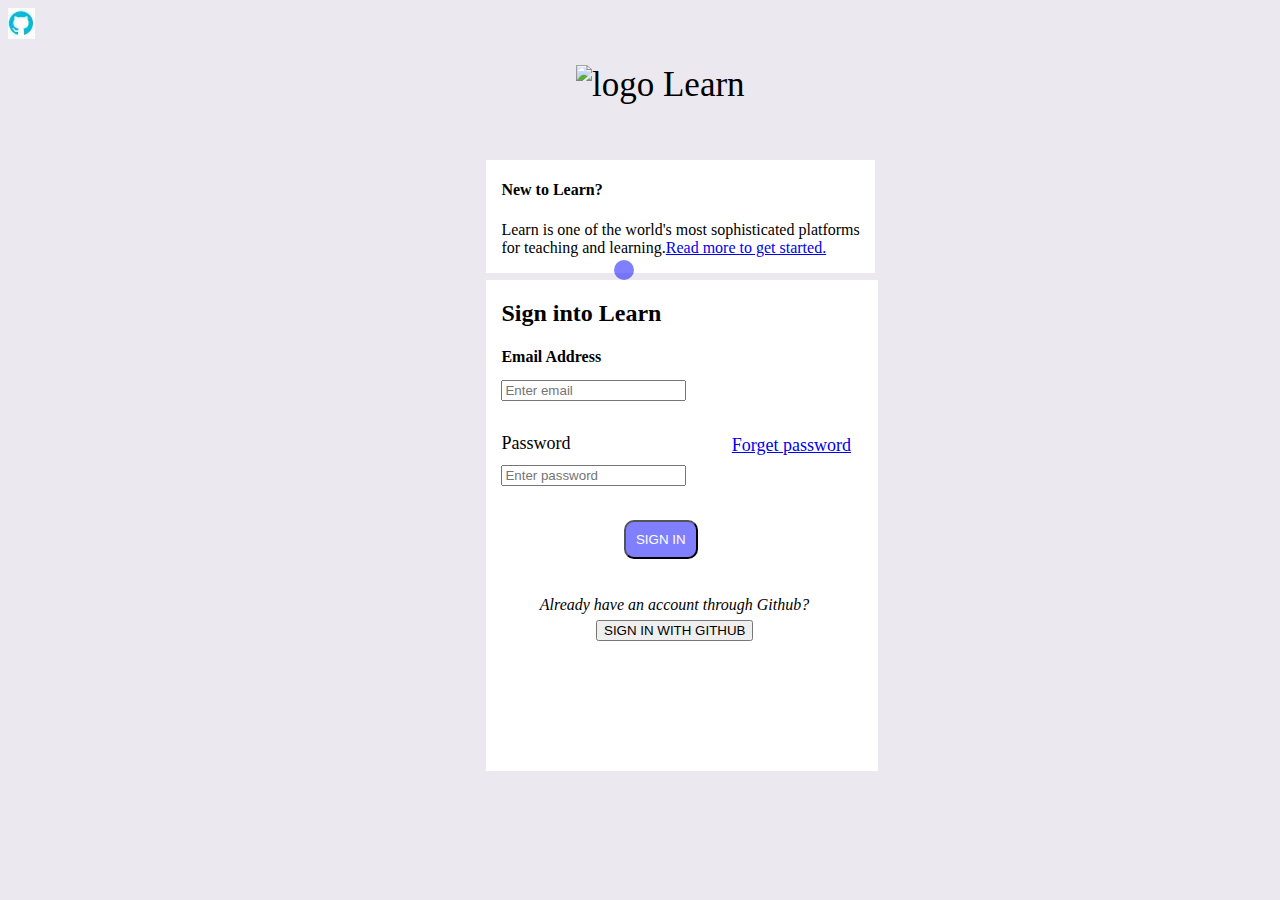
==== my-first-project/index.html @ de16c38f "my page" ====
<!DOCTYPE html>
<html lang="en">
<head>
  <meta charset="UTF-8">
  <meta name="viewport" content="width=device-width, initial-scale=1.0">
  <meta http-equiv="X-UA-Compatible" content="ie=edge">
  <title>Document</title>
  <link rel="stylesheet" href="style.css" media="screen" title="no title" charset="utf-8">
</head>
<body>
<section>
  <div class="head-1">
  <img src="logo/logo.jpg" alt="logo"/>  <span class="head">Learn</span>
  </div>

  <div class="border-1">
<h4>New to Learn?</h4>
<p>
  Learn is one of the world's most sophisticated platforms <br> for teaching and learning.<a href="https://flatironschool.com/campuses/online/?__hstc=112149531.c48c285cdd0c8088e5255fe162ac3f94.1477372703188.1480207028377.1480220490459.117&__hssc=112149531.1.1480220490459&__hsfp=2867910083" target="_blank">Read more to get started.</a></p>
  </div>

<div class="border-2">
  <h2>Sign into Learn</h2>
  <h4>Email Address</h4>
</div>

<div class="input-1">
  <input type="email"  id="User email"name="email" placeholder="Enter email" required>
</div>

<div class="p-1">
<p class="pass">Password</p>
  <a class="forget-password" href="https://learn.co/users/password/reset">Forget password</a>
</div>

<div class="input-2">
  <input type="password" name="password" placeholder="Enter password" required>
</div>

<div class="sign-in">
  <input class="sign-in" type="submit" name="submit" value="SIGN IN">
</div>
<div class="p-2">
<p>Already have an account through Github?</p>
</div>
<div class="sss">
  <img src="logo/g-h-logo.jpg" alt="logo"/>
</div>
<div class="sign-in-2">
  <input type="submit" name="submit" value="SIGN IN WITH GITHUB">
</div>
<div class="footer">
  <footer><img src="" alt="" /></footer>
</div>

</section>
</body>
</html>
---- my-first-project/style.css ----
body{
  background: #ECE8EF;
}
.head-1{
position: absolute;
top: 65px;
left: 45%;
font-family: cursive;
font-size: 35px;
}
.border-1{
  margin-top: 40px;
  padding-top:0px;
  padding-left: 15px;
  padding-right: 15px;
  background: white;
  font-family: inherit;
  position: absolute;
  top: 120px;
  left:38%;
}

.border-2{
  background: white;
  position: absolute;
  top: 280px;
  left:38%;
  padding-right: 217px;
  padding-top: 0;
  padding-left:15px;
  padding-bottom: 30%;
}
 .input-1{
  position: absolute;
  top: 380px;
  left:38%;
  padding: 0 15px 0;
}

.pass{
  position: absolute;
  top: 415px;
  left:38%;
  padding-top: 0;
  padding-left:15px;
  padding-bottom: 30%;
  font-size: 18px;
}

.forget-password{
  position: absolute;
  top: 435px;
  left:56%;
  padding-top: 0;
  padding-left:15px;
  padding-bottom: 30%;
  font-size: 18px;
}

.input-2{
  width:100%;
  padding: 0 15px 0;
  position: absolute;
  top: 465px;
  left:38%;
}

.sign-in{
  background: rgba(0,0,255,0.5);
  position: absolute;
  top: 260px;
  left:48%;
  padding: 10px;
  border-radius: 10px;
color: white;
font-family: sans-serif;
}

.p-2{
  position: absolute;
  top: 580px;
  left:41%;
  padding: 0 15px 0;
  font-style: italic;
  margin-bottom: 0;
}

.sign-in-2{
  font-style: oblique;
  color: red;
  position: absolute;
  top: 600px;
  left:45%;
  padding: 20px;
  margin-top:0;
}
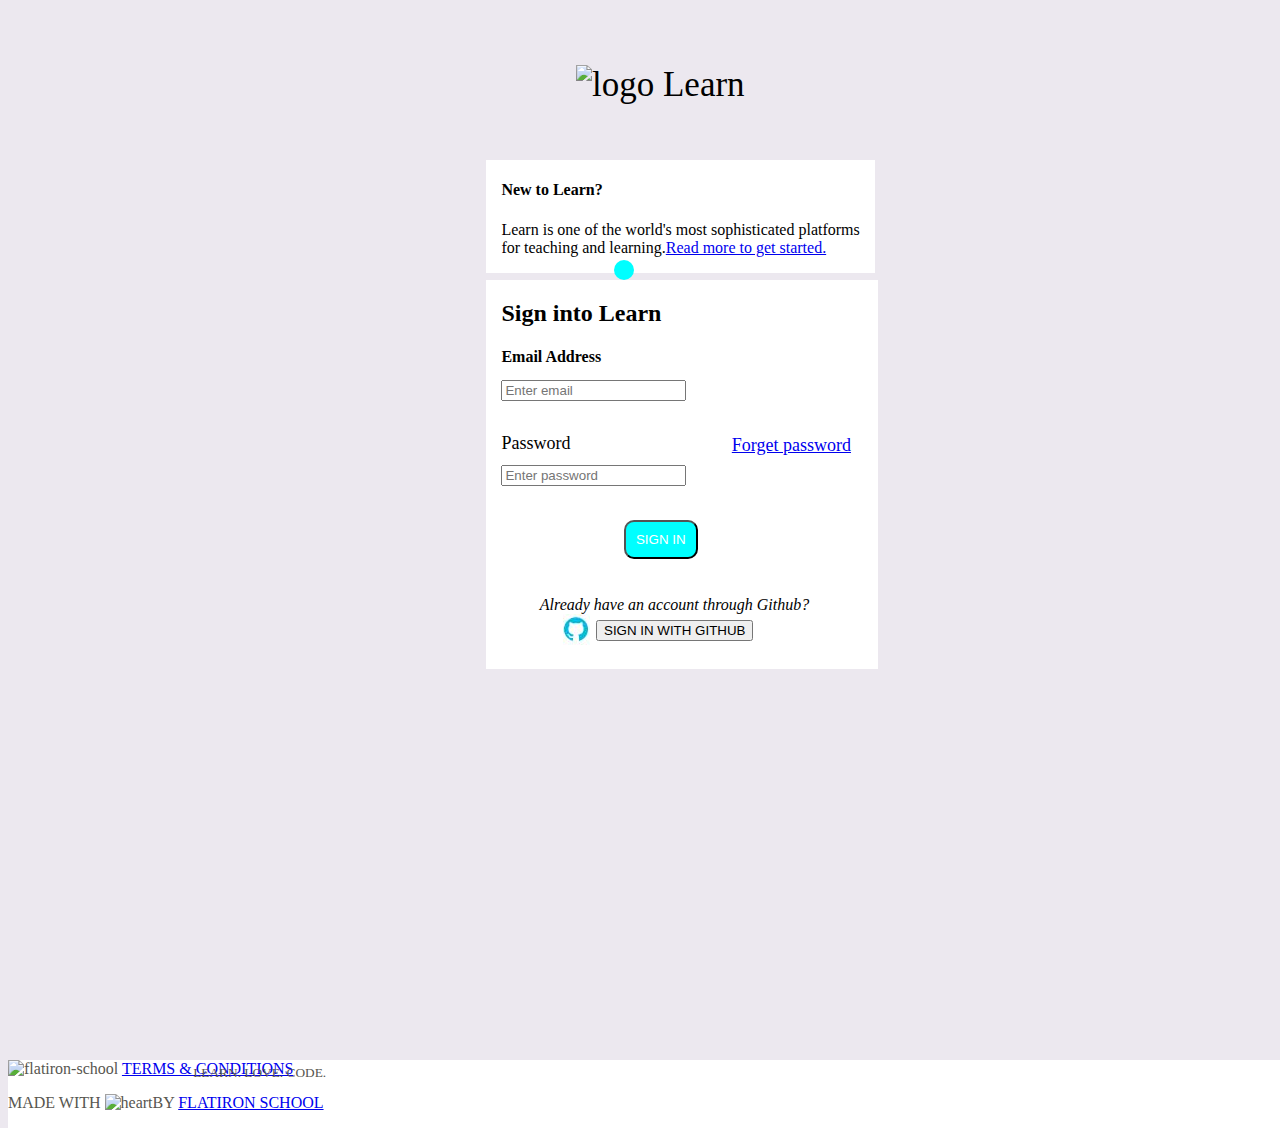
==== commit fce01308: "a page" ====
--- a/my-first-project/index.html
+++ b/my-first-project/index.html
@@ -43,15 +43,18 @@
 <div class="p-2">
 <p>Already have an account through Github?</p>
 </div>
-<div class="sss">
+<div class="img-4">
   <img src="logo/g-h-logo.jpg" alt="logo"/>
 </div>
 <div class="sign-in-2">
   <input type="submit" name="submit" value="SIGN IN WITH GITHUB">
 </div>
 <div class="footer">
-  <footer><img src="" alt="" /></footer>
+  <img src="logo/Capture.jpg" alt="flatiron-school" /><span class="left">LEARN. LOVE. CODE.</span>
+  <a class"center" href="https://learn.co/tos" target="_blank">TERMS & CONDITIONS</a>
+    <p>MADE WITH <img src="logo/dddd.jpg" alt="heart" />BY <a href="https://flatironschool.com/?__hstc=112149531.6b3bd61c55a5a7a5a6cb2de319ba771d.1474786557065.1480012342340.1480015368026.234&__hssc=112149531.2.1480015368026&__hsfp=2433116763" target="_blank"> FLATIRON SCHOOL</a></p>
 </div>
+
 
 </section>
 </body>
--- a/my-first-project/style.css
+++ b/my-first-project/style.css
@@ -28,7 +28,7 @@
   padding-right: 217px;
   padding-top: 0;
   padding-left:15px;
-  padding-bottom: 30%;
+  padding-bottom: 22%;
 }
  .input-1{
   position: absolute;
@@ -66,7 +66,7 @@
 }
 
 .sign-in{
-  background: rgba(0,0,255,0.5);
+  background: aqua;
   position: absolute;
   top: 260px;
   left:48%;
@@ -85,6 +85,7 @@
   margin-bottom: 0;
 }
 
+
 .sign-in-2{
   font-style: oblique;
   color: red;
@@ -94,3 +95,36 @@
   padding: 20px;
   margin-top:0;
 }
+
+.img-4{
+  position: absolute;
+  top: 614px;
+  left:44%;
+}
+
+.footer {
+  position: absolute;
+  top: 90%;
+  width: 100%;
+  margin-top: 250px;
+  background-color: white;
+  color: #57564F;
+}
+.left {
+  float: left;
+  margin-left: 75px;
+  font-size: 10pt;
+  position: absolute;
+  top: 5px;
+}
+.center {
+  position: absolute;
+  top: 40%;
+  left: 40%;
+  font-size: 10pt;
+}
+.right {
+  float: right;
+  margin-right: 75px;
+  font-size: 15pt;
+}
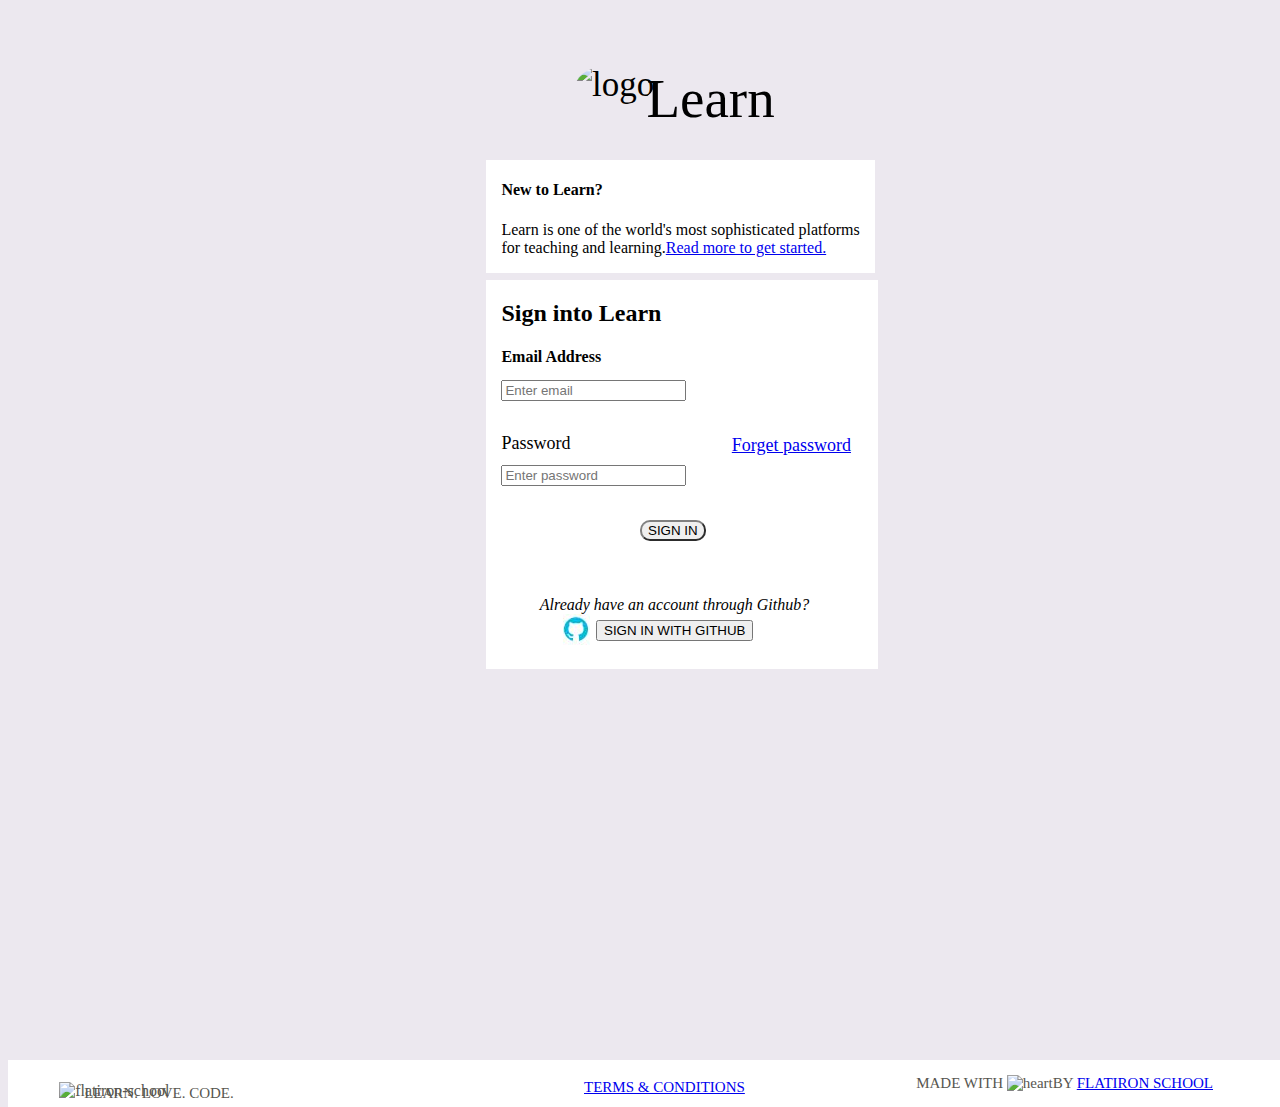
==== commit a1e537e0: "a page" ====
--- a/my-first-project/index.html
+++ b/my-first-project/index.html
@@ -10,7 +10,7 @@
 <body>
 <section>
   <div class="head-1">
-  <img src="logo/logo.jpg" alt="logo"/>  <span class="head">Learn</span>
+  <img id="logo" src="logo/logo.jpg" width="50px" alt="logo"/>  <span class="head">Learn</span>
   </div>
 
   <div class="border-1">
@@ -37,7 +37,7 @@
   <input type="password" name="password" placeholder="Enter password" required>
 </div>
 
-<div class="sign-in">
+<div>
   <input class="sign-in" type="submit" name="submit" value="SIGN IN">
 </div>
 <div class="p-2">
@@ -47,12 +47,12 @@
   <img src="logo/g-h-logo.jpg" alt="logo"/>
 </div>
 <div class="sign-in-2">
-  <input type="submit" name="submit" value="SIGN IN WITH GITHUB">
+ <input type="submit" name="submit" value="SIGN IN WITH GITHUB" >
 </div>
 <div class="footer">
-  <img src="logo/Capture.jpg" alt="flatiron-school" /><span class="left">LEARN. LOVE. CODE.</span>
-  <a class"center" href="https://learn.co/tos" target="_blank">TERMS & CONDITIONS</a>
-    <p>MADE WITH <img src="logo/dddd.jpg" alt="heart" />BY <a href="https://flatironschool.com/?__hstc=112149531.6b3bd61c55a5a7a5a6cb2de319ba771d.1474786557065.1480012342340.1480015368026.234&__hssc=112149531.2.1480015368026&__hsfp=2433116763" target="_blank"> FLATIRON SCHOOL</a></p>
+  <img class="logo-4"src="logo/Capture.jpg" alt="flatiron-school" /><span class="left">LEARN. LOVE. CODE.</span>
+  <a class="center" href="https://learn.co/tos" target="_blank">TERMS & CONDITIONS</a>
+    <p class="right">MADE WITH <img src="logo/dddd.jpg" alt="heart" />BY <a href="https://flatironschool.com/?__hstc=112149531.6b3bd61c55a5a7a5a6cb2de319ba771d.1474786557065.1480012342340.1480015368026.234&__hssc=112149531.2.1480015368026&__hsfp=2433116763" target="_blank"> FLATIRON SCHOOL</a></p>
 </div>
 
 
--- a/my-first-project/style.css
+++ b/my-first-project/style.css
@@ -1,5 +1,15 @@
 body{
   background: #ECE8EF;
+  width: 100%;
+}
+.head{
+  font-size: 55px;
+  position: absolute;
+  top: 2px;
+  left: 90%;
+}
+#logo{
+  border-radius: 50%;
 }
 .head-1{
 position: absolute;
@@ -66,13 +76,12 @@
 }
 
 .sign-in{
-  background: aqua;
+  border-width: 100%;
+  border-color: gray;
   position: absolute;
-  top: 260px;
-  left:48%;
-  padding: 10px;
+  top: 520px;
+  left:50%;
   border-radius: 10px;
-color: white;
 font-family: sans-serif;
 }
 
@@ -112,19 +121,27 @@
 }
 .left {
   float: left;
-  margin-left: 75px;
+  margin-left: 25px;
   font-size: 10pt;
   position: absolute;
-  top: 5px;
+  top: 25px;
+  left: 4%;
+  font-size: 15px;
 }
 .center {
   position: absolute;
   top: 40%;
-  left: 40%;
-  font-size: 10pt;
+  left: 45%;
+  font-size: 15px;
 }
-.right {
+.right{
   float: right;
   margin-right: 75px;
   font-size: 15pt;
+  font-size: 15px;
 }
+.logo-4{
+  position: absolute;
+  left: 4%;
+  top: 22px;
+}
